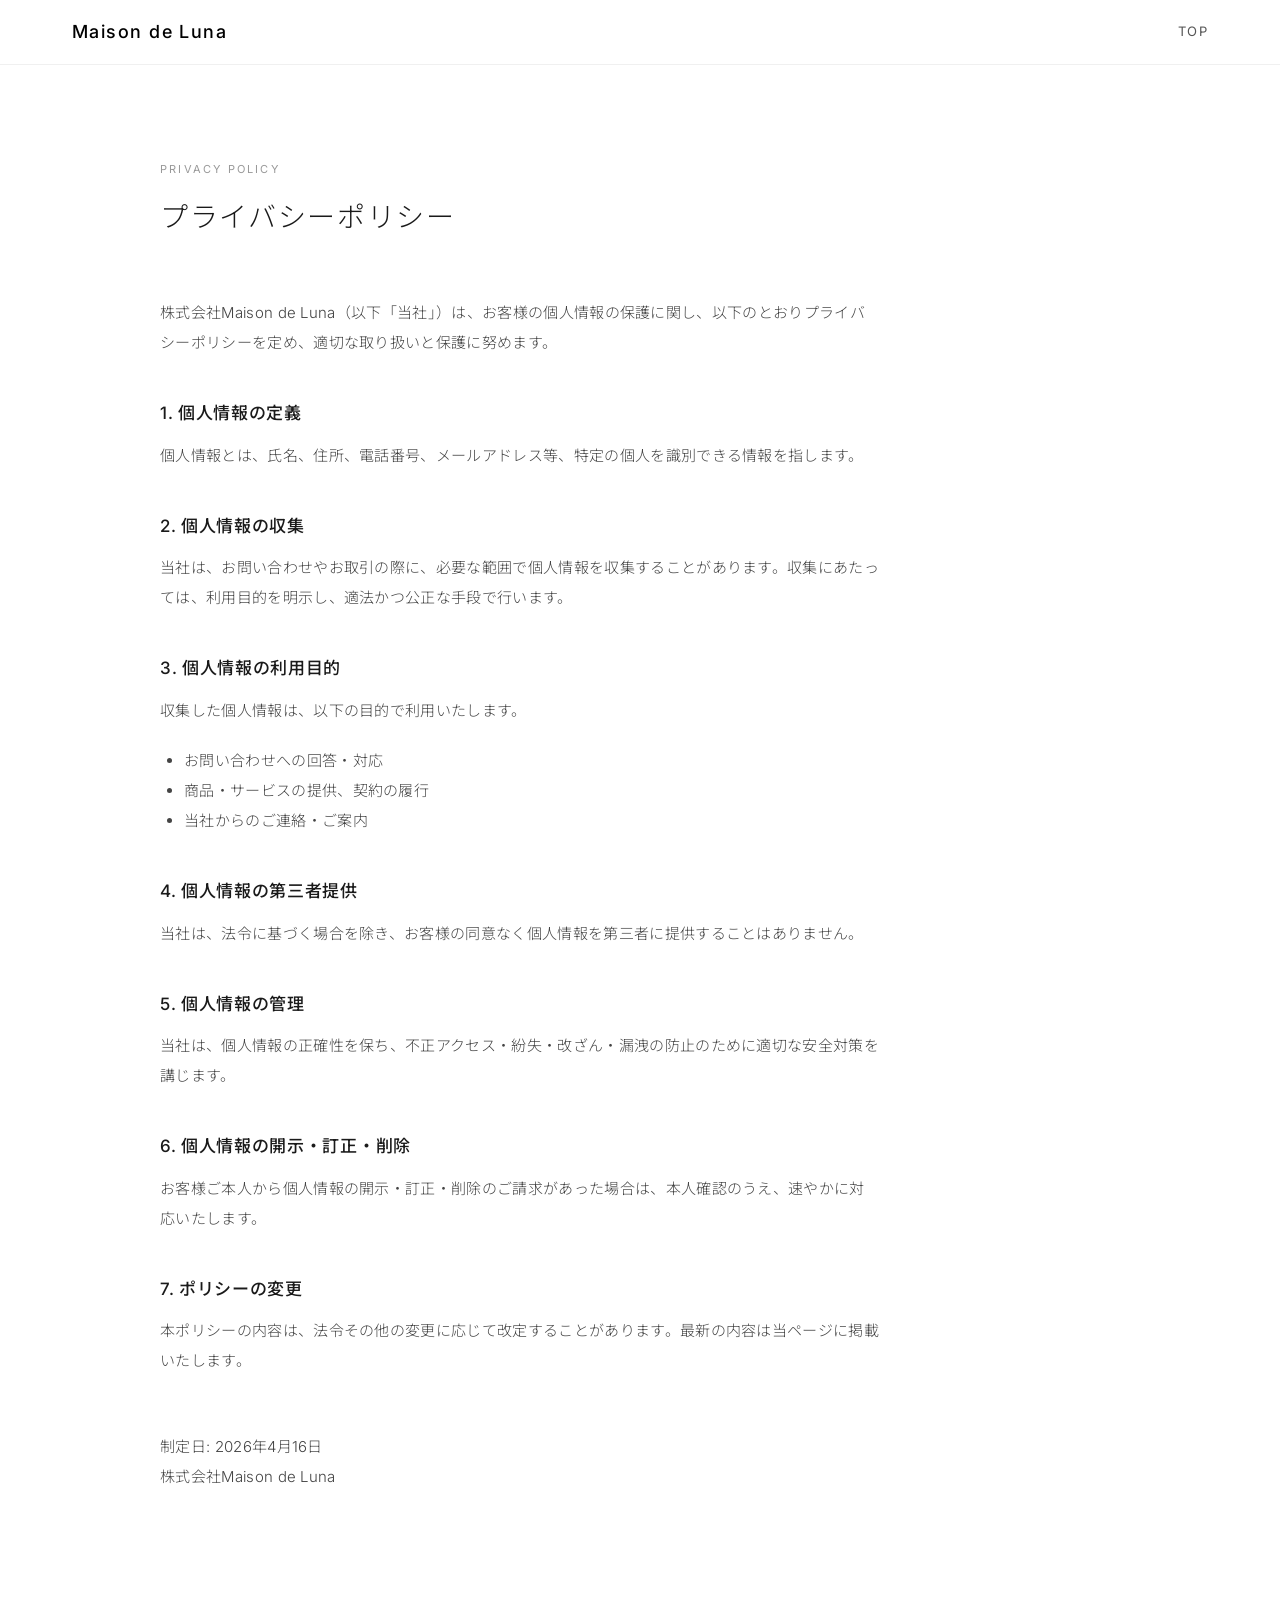
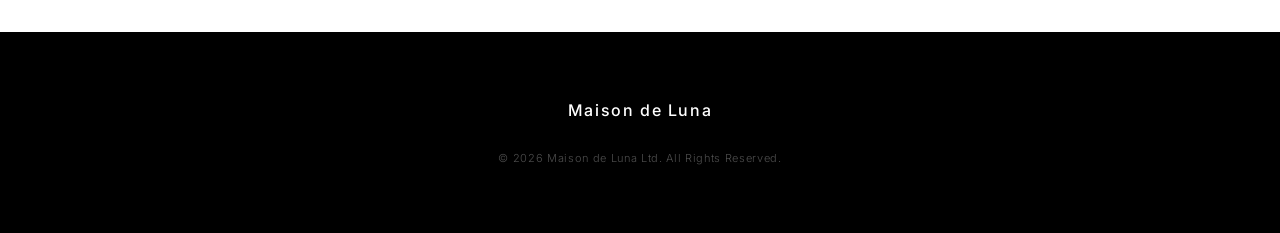
==== privacy.html @ 7ebbadf4 "feat: Maison de Luna HP 初版 — 静的サイト構築" ====
<!DOCTYPE html>
<html lang="ja">
<head>
  <meta charset="UTF-8">
  <meta name="viewport" content="width=device-width, initial-scale=1.0">
  <title>Privacy Policy | Maison de Luna</title>
  <meta name="robots" content="noindex">
  <link rel="preconnect" href="https://fonts.googleapis.com">
  <link rel="preconnect" href="https://fonts.gstatic.com" crossorigin>
  <link href="https://fonts.googleapis.com/css2?family=Inter:wght@300;400;500&family=Noto+Sans+JP:wght@300;400;500&display=swap" rel="stylesheet">
  <link rel="stylesheet" href="style.css">
</head>
<body>

  <!-- ===== Header ===== -->
  <header class="header">
    <div class="header__inner">
      <a href="/" class="header__logo">Maison de Luna</a>
      <nav class="header__nav" aria-label="Primary">
        <a href="/">Top</a>
      </nav>
    </div>
  </header>

  <!-- ===== Privacy Policy ===== -->
  <section class="section section--privacy">
    <div class="section__inner">
      <span class="section__label">Privacy Policy</span>
      <h1 class="section__heading">プライバシーポリシー</h1>

      <div class="privacy-body">
        <p>株式会社Maison de Luna（以下「当社」）は、お客様の個人情報の保護に関し、以下のとおりプライバシーポリシーを定め、適切な取り扱いと保護に努めます。</p>

        <h2>1. 個人情報の定義</h2>
        <p>個人情報とは、氏名、住所、電話番号、メールアドレス等、特定の個人を識別できる情報を指します。</p>

        <h2>2. 個人情報の収集</h2>
        <p>当社は、お問い合わせやお取引の際に、必要な範囲で個人情報を収集することがあります。収集にあたっては、利用目的を明示し、適法かつ公正な手段で行います。</p>

        <h2>3. 個人情報の利用目的</h2>
        <p>収集した個人情報は、以下の目的で利用いたします。</p>
        <ul>
          <li>お問い合わせへの回答・対応</li>
          <li>商品・サービスの提供、契約の履行</li>
          <li>当社からのご連絡・ご案内</li>
        </ul>

        <h2>4. 個人情報の第三者提供</h2>
        <p>当社は、法令に基づく場合を除き、お客様の同意なく個人情報を第三者に提供することはありません。</p>

        <h2>5. 個人情報の管理</h2>
        <p>当社は、個人情報の正確性を保ち、不正アクセス・紛失・改ざん・漏洩の防止のために適切な安全対策を講じます。</p>

        <h2>6. 個人情報の開示・訂正・削除</h2>
        <p>お客様ご本人から個人情報の開示・訂正・削除のご請求があった場合は、本人確認のうえ、速やかに対応いたします。</p>

        <h2>7. ポリシーの変更</h2>
        <p>本ポリシーの内容は、法令その他の変更に応じて改定することがあります。最新の内容は当ページに掲載いたします。</p>

        <p class="privacy-date">制定日: 2026年4月16日<br>株式会社Maison de Luna</p>
      </div>
    </div>
  </section>

  <!-- ===== Footer ===== -->
  <footer class="footer">
    <div class="footer__inner">
      <p class="footer__logo">Maison de Luna</p>
      <p class="footer__copy">&copy; 2026 Maison de Luna Ltd. All Rights Reserved.</p>
    </div>
  </footer>

</body>
</html>
---- style.css ----
/* ========================================
   Maison de Luna — Corporate Site
   Design: Monotone / High-end / Global
   ======================================== */

/* --- Reset & Base --- */
*,
*::before,
*::after {
  margin: 0;
  padding: 0;
  box-sizing: border-box;
}

html {
  font-size: 16px;
  scroll-behavior: smooth;
  -webkit-font-smoothing: antialiased;
  -moz-osx-font-smoothing: grayscale;
}

body {
  font-family: "Inter", "Noto Sans JP", sans-serif;
  font-weight: 300;
  color: #1a1a1a;
  background: #fff;
  line-height: 1.8;
  letter-spacing: 0.02em;
}

a {
  color: inherit;
  text-decoration: none;
}

img {
  max-width: 100%;
  height: auto;
  display: block;
}

/* --- Scroll offset for fixed header --- */
[id] {
  scroll-margin-top: 72px;
}

/* --- Header --- */
.header {
  position: fixed;
  top: 0;
  left: 0;
  right: 0;
  z-index: 100;
  background: rgba(255, 255, 255, 0.92);
  backdrop-filter: blur(12px);
  -webkit-backdrop-filter: blur(12px);
  border-bottom: 1px solid rgba(0, 0, 0, 0.06);
}

.header__inner {
  max-width: 1200px;
  margin: 0 auto;
  padding: 0 32px;
  height: 64px;
  display: flex;
  align-items: center;
  justify-content: space-between;
}

.header__logo {
  font-size: 1.125rem;
  font-weight: 500;
  letter-spacing: 0.08em;
  color: #000;
}

.header__nav {
  display: flex;
  gap: 32px;
}

.header__nav a {
  font-size: 0.8125rem;
  font-weight: 400;
  letter-spacing: 0.1em;
  text-transform: uppercase;
  color: #555;
  transition: color 0.3s;
}

.header__nav a:hover {
  color: #000;
}

/* --- Hero --- */
.hero {
  min-height: 100vh;
  display: flex;
  align-items: center;
  justify-content: center;
  text-align: center;
  background: #000;
  color: #fff;
  position: relative;
  overflow: hidden;
}

.hero::before {
  content: "";
  position: absolute;
  inset: 0;
  background:
    radial-gradient(ellipse at 20% 50%, rgba(255, 255, 255, 0.03) 0%, transparent 60%),
    radial-gradient(ellipse at 80% 50%, rgba(255, 255, 255, 0.02) 0%, transparent 60%);
}

.hero__inner {
  position: relative;
  z-index: 1;
  padding: 0 32px;
}

.hero__sub {
  font-size: 0.75rem;
  font-weight: 400;
  letter-spacing: 0.25em;
  text-transform: uppercase;
  color: rgba(255, 255, 255, 0.5);
  margin-bottom: 24px;
}

.hero__title {
  font-size: clamp(2.5rem, 6vw, 4.5rem);
  font-weight: 300;
  letter-spacing: 0.12em;
  line-height: 1.2;
  margin-bottom: 24px;
}

.hero__lead {
  font-size: clamp(1rem, 2vw, 1.25rem);
  font-weight: 300;
  letter-spacing: 0.15em;
  color: rgba(255, 255, 255, 0.6);
}

/* --- Section --- */
.section {
  padding: 120px 32px;
}

.section--dark {
  background: #f5f5f5;
}

.section__inner {
  max-width: 960px;
  margin: 0 auto;
}

.section__inner--narrow {
  max-width: 640px;
  margin: 0 auto;
  text-align: center;
}

.section__label {
  display: block;
  font-size: 0.6875rem;
  font-weight: 400;
  letter-spacing: 0.2em;
  text-transform: uppercase;
  color: #999;
  margin-bottom: 12px;
}

.section__heading {
  font-size: 1.75rem;
  font-weight: 300;
  letter-spacing: 0.06em;
  margin-bottom: 56px;
}

/* --- About Grid --- */
.about-grid {
  display: grid;
  grid-template-columns: repeat(3, 1fr);
  gap: 48px;
}

.about-card {
  padding: 0;
}

.about-card__num {
  display: block;
  font-size: 0.6875rem;
  font-weight: 400;
  letter-spacing: 0.15em;
  color: #bbb;
  margin-bottom: 16px;
}

.about-card__title {
  font-size: 1.0625rem;
  font-weight: 500;
  letter-spacing: 0.06em;
  margin-bottom: 12px;
}

.about-card__text {
  font-size: 0.875rem;
  line-height: 2;
  color: #555;
}

/* --- Info Table --- */
.info-table {
  width: 100%;
  border-collapse: collapse;
}

.info-table tr {
  border-bottom: 1px solid rgba(0, 0, 0, 0.08);
}

.info-table th,
.info-table td {
  padding: 20px 0;
  font-size: 0.9375rem;
  font-weight: 300;
  text-align: left;
  vertical-align: top;
}

.info-table th {
  width: 160px;
  color: #888;
  font-weight: 400;
  letter-spacing: 0.04em;
}

.info-table td {
  color: #1a1a1a;
  line-height: 1.9;
}

.info-table__en {
  font-size: 0.8125rem;
  color: #888;
}

/* --- Contact --- */
.contact-lead {
  font-size: 0.9375rem;
  color: #555;
  line-height: 2;
  margin-bottom: 32px;
}

.contact-email {
  display: inline-block;
  font-size: 1.125rem;
  font-weight: 400;
  letter-spacing: 0.08em;
  color: #000;
  padding: 16px 48px;
  border: 1px solid #000;
  transition: background 0.3s, color 0.3s;
}

.contact-email:hover {
  background: #000;
  color: #fff;
}

/* --- Footer --- */
.footer {
  background: #000;
  color: #fff;
  padding: 64px 32px;
  text-align: center;
}

.footer__inner {
  max-width: 960px;
  margin: 0 auto;
}

.footer__logo {
  font-size: 1rem;
  font-weight: 500;
  letter-spacing: 0.1em;
  margin-bottom: 24px;
}

.footer__nav {
  margin-bottom: 32px;
}

.footer__nav a {
  font-size: 0.75rem;
  font-weight: 400;
  letter-spacing: 0.1em;
  text-transform: uppercase;
  color: rgba(255, 255, 255, 0.5);
  transition: color 0.3s;
}

.footer__nav a:hover {
  color: #fff;
}

.footer__copy {
  font-size: 0.6875rem;
  color: rgba(255, 255, 255, 0.3);
  letter-spacing: 0.06em;
}

/* --- Privacy Page --- */
.section--privacy {
  padding-top: 160px;
}

/* --- Privacy Policy --- */
.privacy-body {
  max-width: 720px;
}

.privacy-body p {
  font-size: 0.9375rem;
  color: #444;
  line-height: 2;
  margin-bottom: 20px;
}

.privacy-body h2 {
  font-size: 1.0625rem;
  font-weight: 500;
  letter-spacing: 0.04em;
  color: #1a1a1a;
  margin-top: 40px;
  margin-bottom: 12px;
}

.privacy-body ul {
  margin: 0 0 20px 24px;
  font-size: 0.9375rem;
  color: #444;
  line-height: 2;
}

.privacy-date {
  margin-top: 56px;
  font-size: 0.8125rem;
  color: #888;
}

/* --- Responsive --- */
@media (max-width: 768px) {
  .header__inner {
    padding: 0 20px;
    height: 56px;
  }

  .header__nav {
    gap: 20px;
  }

  .header__nav a {
    font-size: 0.75rem;
  }

  .hero {
    min-height: 80vh;
  }

  .section {
    padding: 80px 20px;
  }

  .section__heading {
    font-size: 1.5rem;
    margin-bottom: 40px;
  }

  .about-grid {
    grid-template-columns: 1fr;
    gap: 40px;
  }

  .info-table th {
    display: block;
    width: 100%;
    padding-bottom: 4px;
  }

  .info-table td {
    display: block;
    padding-top: 0;
    padding-bottom: 20px;
  }

  .contact-email {
    font-size: 0.9375rem;
    padding: 14px 32px;
  }

  .section--privacy {
    padding-top: 100px;
  }

  .footer {
    padding: 48px 20px;
  }
}
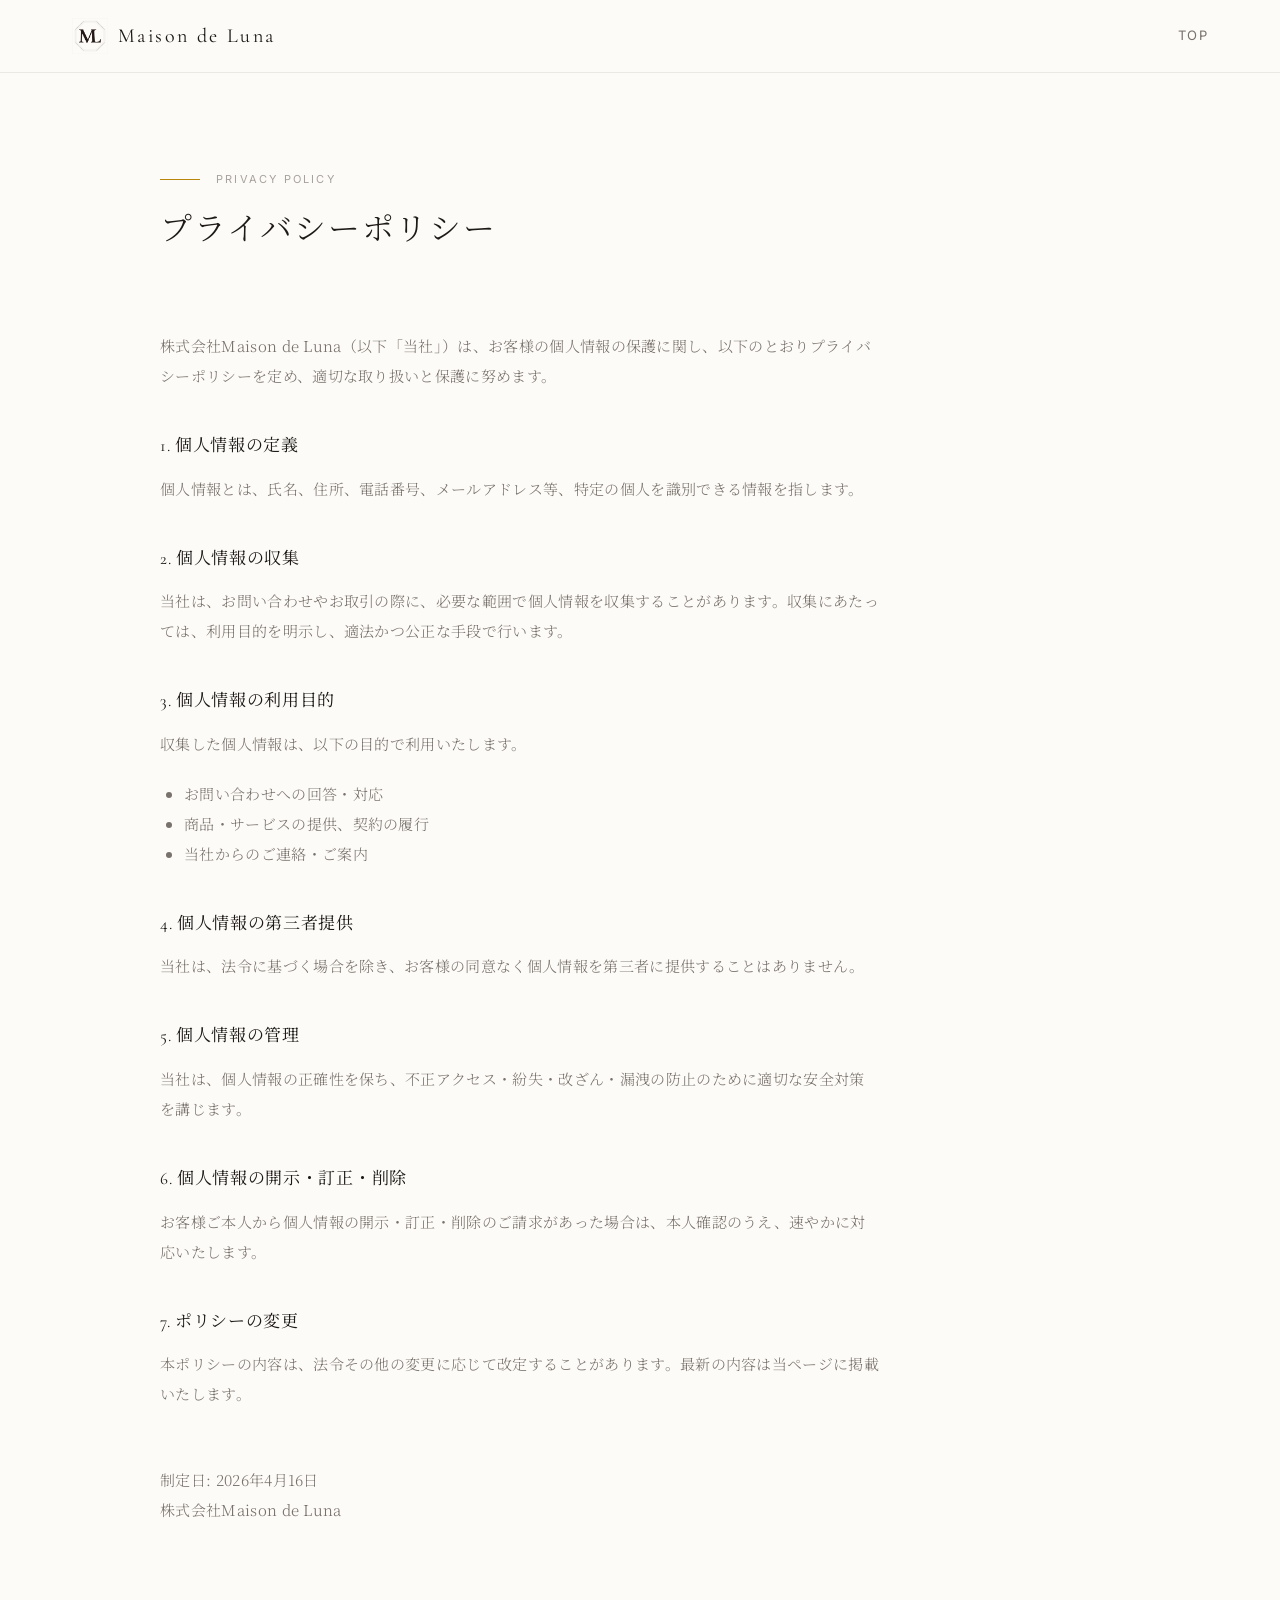
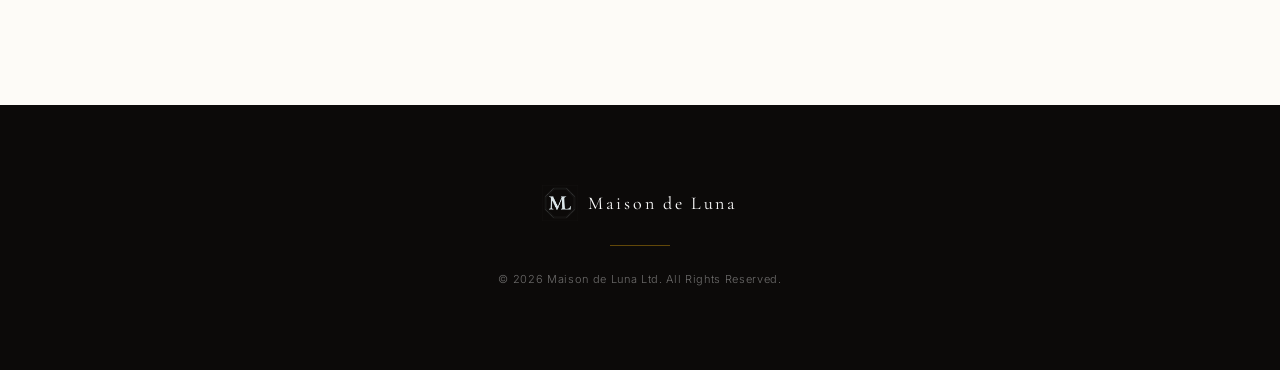
==== commit 558062d4: "feat: ブランドリデザイン＋OGP画像差し替え - フォント刷新（Cormorant Garamond / Noto Serif JP） - ロゴ画像の導入（ヘッダー・ファビコン） - ヒーロー動" ====
--- a/privacy.html
+++ b/privacy.html
@@ -5,17 +5,22 @@
   <meta name="viewport" content="width=device-width, initial-scale=1.0">
   <title>Privacy Policy | Maison de Luna</title>
   <meta name="robots" content="noindex">
+  <link rel="icon" type="image/webp" href="assets/logo.png">
+  <link rel="apple-touch-icon" href="assets/logo.png">
   <link rel="preconnect" href="https://fonts.googleapis.com">
   <link rel="preconnect" href="https://fonts.gstatic.com" crossorigin>
-  <link href="https://fonts.googleapis.com/css2?family=Inter:wght@300;400;500&family=Noto+Sans+JP:wght@300;400;500&display=swap" rel="stylesheet">
-  <link rel="stylesheet" href="style.css">
+  <link href="https://fonts.googleapis.com/css2?family=Cormorant+Garamond:ital,wght@0,300;0,400;0,500;1,300&family=Inter:wght@300;400&family=Noto+Serif+JP:wght@300;400&display=swap" rel="stylesheet">
+  <link rel="stylesheet" href="styles.css">
 </head>
 <body>
 
   <!-- ===== Header ===== -->
   <header class="header">
     <div class="header__inner">
-      <a href="/" class="header__logo">Maison de Luna</a>
+      <a href="/" class="header__logo">
+        <img src="assets/logo.png" alt="Maison de Luna" class="header__logo-image">
+        <span class="header__logo-text">Maison de Luna</span>
+      </a>
       <nav class="header__nav" aria-label="Primary">
         <a href="/">Top</a>
       </nav>
@@ -65,7 +70,11 @@
   <!-- ===== Footer ===== -->
   <footer class="footer">
     <div class="footer__inner">
-      <p class="footer__logo">Maison de Luna</p>
+      <p class="footer__logo">
+        <img src="assets/logo.png" alt="Maison de Luna" class="footer__logo-image">
+        Maison de Luna
+      </p>
+      <span class="footer__separator" aria-hidden="true"></span>
       <p class="footer__copy">&copy; 2026 Maison de Luna Ltd. All Rights Reserved.</p>
     </div>
   </footer>
--- a/styles.css
+++ b/styles.css
@@ -0,0 +1,774 @@
+/* ========================================
+   Maison de Luna — Corporate Site
+   Design: Luxury / Warm Monotone / Serif
+   ======================================== */
+
+/* --- Custom Properties --- */
+:root {
+  --color-bg: #FDFBF7;
+  --color-bg-alt: #F4F1EB;
+  --color-text: #1C1917;
+  --color-text-muted: #78716C;
+  --color-text-light: #A8A29E;
+  --color-accent: #B8860B;
+  --color-accent-light: rgba(184, 134, 11, 0.12);
+  --color-border: rgba(28, 25, 23, 0.08);
+  --color-hero-bg: #0C0A09;
+  --color-footer-bg: #0C0A09;
+
+  --font-serif: "Cormorant Garamond", "Noto Serif JP", serif;
+  --font-sans: "Inter", "Noto Serif JP", sans-serif;
+  --font-body-jp: "Noto Serif JP", serif;
+
+  --ease-luxury: cubic-bezier(0.25, 0.46, 0.45, 0.94);
+}
+
+/* --- Reset & Base --- */
+*,
+*::before,
+*::after {
+  margin: 0;
+  padding: 0;
+  box-sizing: border-box;
+}
+
+html {
+  font-size: 16px;
+  scroll-behavior: smooth;
+  -webkit-font-smoothing: antialiased;
+  -moz-osx-font-smoothing: grayscale;
+}
+
+body {
+  font-family: var(--font-sans);
+  font-weight: 300;
+  color: var(--color-text);
+  background: var(--color-bg);
+  line-height: 1.8;
+  letter-spacing: 0.02em;
+}
+
+a {
+  color: inherit;
+  text-decoration: none;
+}
+
+img {
+  max-width: 100%;
+  height: auto;
+  display: block;
+}
+
+/* --- Scroll offset for fixed header --- */
+[id] {
+  scroll-margin-top: 80px;
+}
+
+/* --- Header --- */
+.header {
+  position: fixed;
+  top: 0;
+  left: 0;
+  right: 0;
+  z-index: 100;
+  background: rgba(253, 251, 247, 0.92);
+  backdrop-filter: blur(12px);
+  -webkit-backdrop-filter: blur(12px);
+  border-bottom: 1px solid var(--color-border);
+  transition: box-shadow 0.4s var(--ease-luxury), border-color 0.4s var(--ease-luxury);
+}
+
+.header--scrolled {
+  box-shadow: 0 1px 20px rgba(0, 0, 0, 0.04);
+  border-bottom-color: rgba(28, 25, 23, 0.1);
+}
+
+.header__inner {
+  max-width: 1200px;
+  margin: 0 auto;
+  padding: 0 32px;
+  height: 72px;
+  display: flex;
+  align-items: center;
+  justify-content: space-between;
+}
+
+.header__logo {
+  display: flex;
+  align-items: center;
+  gap: 10px;
+  font-family: var(--font-serif);
+  font-size: 1.25rem;
+  font-weight: 400;
+  letter-spacing: 0.12em;
+  color: var(--color-text);
+}
+
+.header__logo-image {
+  height: 36px;
+  width: auto;
+}
+
+.header__logo-text {
+  font-family: var(--font-serif);
+  font-size: 1.25rem;
+  font-weight: 400;
+  letter-spacing: 0.12em;
+}
+
+.header__nav {
+  display: flex;
+  gap: 32px;
+}
+
+.header__nav a {
+  position: relative;
+  font-size: 0.8125rem;
+  font-weight: 400;
+  letter-spacing: 0.1em;
+  text-transform: uppercase;
+  color: var(--color-text-muted);
+  transition: color 0.3s var(--ease-luxury);
+}
+
+.header__nav a::after {
+  content: "";
+  position: absolute;
+  bottom: -4px;
+  left: 0;
+  width: 100%;
+  height: 1px;
+  background: var(--color-accent);
+  transform: scaleX(0);
+  transform-origin: left;
+  transition: transform 0.4s var(--ease-luxury);
+}
+
+.header__nav a:hover {
+  color: var(--color-text);
+}
+
+.header__nav a:hover::after {
+  transform: scaleX(1);
+}
+
+/* --- Hero --- */
+.hero {
+  min-height: 100vh;
+  display: flex;
+  align-items: center;
+  justify-content: center;
+  text-align: center;
+  background: var(--color-hero-bg);
+  color: #fff;
+  position: relative;
+  overflow: hidden;
+}
+
+.hero__video {
+  position: absolute;
+  inset: 0;
+  width: 100%;
+  height: 100%;
+  object-fit: cover;
+}
+
+.hero::before {
+  content: "";
+  position: absolute;
+  inset: 0;
+  background: linear-gradient(180deg, rgba(12, 10, 9, 0.4) 0%, rgba(12, 10, 9, 0.2) 40%, rgba(12, 10, 9, 0.6) 100%);
+  z-index: 1;
+}
+
+.hero::after {
+  content: "";
+  position: absolute;
+  top: 65%;
+  left: 50%;
+  transform: translateX(-50%);
+  width: min(40%, 320px);
+  height: 1px;
+  background: linear-gradient(90deg, transparent, rgba(184, 134, 11, 0.3), transparent);
+  animation: heroLine 1.8s var(--ease-luxury) 1.5s both;
+}
+
+.hero__inner {
+  position: relative;
+  z-index: 1;
+  padding: 0 32px;
+}
+
+/* Hero ornament — crescent moon arc */
+.hero__ornament {
+  position: absolute;
+  top: 50%;
+  left: 50%;
+  transform: translate(-50%, -50%);
+  width: 240px;
+  height: 240px;
+  border: 1px solid rgba(184, 134, 11, 0.08);
+  border-radius: 50%;
+  pointer-events: none;
+  z-index: 2;
+  animation: heroOrnament 2s var(--ease-luxury) 0.3s both;
+}
+
+.hero__sub {
+  font-family: var(--font-sans);
+  font-size: 0.75rem;
+  font-weight: 400;
+  letter-spacing: 0.35em;
+  text-transform: uppercase;
+  color: rgba(255, 255, 255, 0.45);
+  margin-bottom: 28px;
+  position: relative;
+  display: inline-block;
+  animation: heroFadeUp 1s var(--ease-luxury) 0.3s both;
+}
+
+.hero__sub::before {
+  content: "";
+  display: block;
+  width: 60px;
+  height: 1px;
+  background: var(--color-accent);
+  margin: 0 auto 20px;
+  animation: heroLine 1s var(--ease-luxury) 0.1s both;
+}
+
+.hero__title {
+  font-family: var(--font-serif);
+  font-size: clamp(2.5rem, 6vw, 4.5rem);
+  font-weight: 300;
+  letter-spacing: 0.20em;
+  line-height: 1.2;
+  margin-bottom: 24px;
+  animation: heroFadeUp 1.2s var(--ease-luxury) 0.6s both;
+}
+
+.hero__lead {
+  font-family: var(--font-serif);
+  font-size: clamp(1rem, 2vw, 1.25rem);
+  font-weight: 300;
+  font-style: italic;
+  letter-spacing: 0.15em;
+  color: rgba(255, 255, 255, 0.7);
+  animation: heroFadeUp 1s var(--ease-luxury) 1.2s both;
+}
+
+/* Hero Animations */
+@keyframes heroFadeUp {
+  from {
+    opacity: 0;
+    transform: translateY(24px);
+  }
+  to {
+    opacity: 1;
+    transform: translateY(0);
+  }
+}
+
+@keyframes heroLine {
+  from {
+    opacity: 0;
+    transform: translateX(-50%) scaleX(0);
+  }
+  to {
+    opacity: 1;
+    transform: translateX(-50%) scaleX(1);
+  }
+}
+
+@keyframes heroOrnament {
+  from {
+    opacity: 0;
+    transform: translate(-50%, -50%) scale(0.8);
+  }
+  to {
+    opacity: 1;
+    transform: translate(-50%, -50%) scale(1);
+  }
+}
+
+/* --- Section --- */
+.section {
+  padding: 160px 32px;
+}
+
+.section--dark {
+  background: var(--color-bg-alt);
+}
+
+.section__inner {
+  max-width: 960px;
+  margin: 0 auto;
+}
+
+.section__inner--narrow {
+  max-width: 640px;
+  margin: 0 auto;
+  text-align: center;
+}
+
+.section__label {
+  display: inline-flex;
+  align-items: center;
+  gap: 16px;
+  font-family: var(--font-sans);
+  font-size: 0.6875rem;
+  font-weight: 400;
+  letter-spacing: 0.2em;
+  text-transform: uppercase;
+  color: var(--color-text-light);
+  margin-bottom: 12px;
+}
+
+.section__label::before {
+  content: "";
+  display: block;
+  width: 40px;
+  height: 1px;
+  background: var(--color-accent);
+}
+
+.section__heading {
+  font-family: var(--font-serif);
+  font-size: 2rem;
+  font-weight: 300;
+  letter-spacing: 0.06em;
+  margin-bottom: 72px;
+}
+
+/* --- About Grid --- */
+.about-grid {
+  display: grid;
+  grid-template-columns: repeat(3, 1fr);
+  gap: 32px;
+}
+
+.about-card {
+  padding: 40px 32px;
+  border: 1px solid var(--color-border);
+  border-top: 2px solid var(--color-accent);
+  transition: transform 0.4s var(--ease-luxury), box-shadow 0.4s var(--ease-luxury);
+}
+
+.about-card:hover {
+  transform: translateY(-4px);
+  box-shadow: 0 12px 40px rgba(0, 0, 0, 0.06);
+}
+
+.about-card__num {
+  display: block;
+  font-family: var(--font-serif);
+  font-size: 1.5rem;
+  font-weight: 300;
+  letter-spacing: 0.15em;
+  color: var(--color-accent);
+  margin-bottom: 16px;
+}
+
+.about-card__title {
+  font-family: var(--font-serif);
+  font-size: 1.25rem;
+  font-weight: 400;
+  letter-spacing: 0.06em;
+  margin-bottom: 12px;
+}
+
+.about-card__text {
+  font-family: var(--font-body-jp);
+  font-size: 0.875rem;
+  line-height: 2;
+  color: var(--color-text-muted);
+}
+
+/* --- Info Table --- */
+.info-table {
+  width: 100%;
+  border-collapse: collapse;
+}
+
+.info-table tr {
+  border-bottom: 1px solid var(--color-border);
+}
+
+.info-table th,
+.info-table td {
+  padding: 24px 0;
+  font-size: 0.9375rem;
+  font-weight: 300;
+  text-align: left;
+  vertical-align: top;
+}
+
+.info-table th {
+  width: 160px;
+  color: var(--color-text-muted);
+  font-family: var(--font-body-jp);
+  font-weight: 400;
+  letter-spacing: 0.04em;
+}
+
+.info-table td {
+  font-family: var(--font-body-jp);
+  color: var(--color-text);
+  line-height: 1.9;
+}
+
+.info-table__en {
+  font-family: var(--font-sans);
+  font-size: 0.8125rem;
+  color: var(--color-text-light);
+}
+
+/* --- Contact --- */
+.contact-lead {
+  font-family: var(--font-body-jp);
+  font-size: 0.9375rem;
+  color: var(--color-text-muted);
+  line-height: 2;
+  margin-bottom: 40px;
+}
+
+.contact-email {
+  display: inline-block;
+  font-family: var(--font-sans);
+  font-size: 1.125rem;
+  font-weight: 400;
+  letter-spacing: 0.12em;
+  color: var(--color-text);
+  padding: 16px 48px;
+  border: 1px solid var(--color-accent);
+  transition: all 0.4s var(--ease-luxury);
+}
+
+.contact-email:hover {
+  background: var(--color-accent);
+  color: #fff;
+  transform: scale(1.02);
+}
+
+/* --- Contact Form --- */
+.contact-form {
+  max-width: 480px;
+  margin: 0 auto 40px;
+  text-align: left;
+}
+
+.contact-form__group {
+  margin-bottom: 24px;
+}
+
+.contact-form__label {
+  display: block;
+  font-family: var(--font-body-jp);
+  font-size: 0.8125rem;
+  font-weight: 400;
+  letter-spacing: 0.04em;
+  color: var(--color-text-muted);
+  margin-bottom: 8px;
+}
+
+.contact-form__required {
+  color: var(--color-accent);
+}
+
+.contact-form__input,
+.contact-form__textarea {
+  width: 100%;
+  font-family: var(--font-body-jp);
+  font-size: 0.9375rem;
+  font-weight: 300;
+  color: var(--color-text);
+  background: var(--color-bg);
+  border: 1px solid var(--color-border);
+  border-bottom: 1px solid rgba(28, 25, 23, 0.2);
+  padding: 14px 16px;
+  outline: none;
+  transition: border-color 0.3s var(--ease-luxury), outline-color 0.3s var(--ease-luxury);
+}
+
+.contact-form__input:focus,
+.contact-form__textarea:focus {
+  border-color: var(--color-accent);
+  outline: 2px solid var(--color-accent);
+  outline-offset: 2px;
+}
+
+.contact-form__textarea {
+  resize: vertical;
+  min-height: 140px;
+}
+
+.contact-form__submit {
+  display: block;
+  width: 100%;
+  font-family: var(--font-body-jp);
+  font-size: 0.9375rem;
+  font-weight: 400;
+  letter-spacing: 0.12em;
+  color: var(--color-text);
+  background: transparent;
+  border: 1px solid var(--color-accent);
+  padding: 16px;
+  cursor: pointer;
+  transition: all 0.4s var(--ease-luxury);
+}
+
+.contact-form__submit:hover {
+  background: var(--color-accent);
+  color: #fff;
+  transform: scale(1.02);
+}
+
+.contact-note {
+  font-family: var(--font-body-jp);
+  font-size: 0.8125rem;
+  color: var(--color-text-light);
+  text-align: center;
+}
+
+.contact-note a {
+  color: var(--color-text-muted);
+  border-bottom: 1px solid var(--color-border);
+  transition: color 0.3s var(--ease-luxury), border-color 0.3s var(--ease-luxury);
+}
+
+.contact-note a:hover {
+  color: var(--color-accent);
+  border-color: var(--color-accent);
+}
+
+/* --- Footer --- */
+.footer {
+  background: var(--color-footer-bg);
+  color: #fff;
+  padding: 80px 32px;
+  text-align: center;
+}
+
+.footer__inner {
+  max-width: 960px;
+  margin: 0 auto;
+}
+
+.footer__logo {
+  display: flex;
+  align-items: center;
+  justify-content: center;
+  gap: 10px;
+  font-family: var(--font-serif);
+  font-size: 1.125rem;
+  font-weight: 400;
+  letter-spacing: 0.15em;
+  margin-bottom: 24px;
+}
+
+.footer__logo-image {
+  height: 36px;
+  width: auto;
+  filter: invert(1);
+}
+
+.footer__separator {
+  display: block;
+  width: 60px;
+  height: 1px;
+  background: var(--color-accent);
+  margin: 0 auto 24px;
+  opacity: 0.5;
+}
+
+.footer__nav {
+  margin-bottom: 32px;
+}
+
+.footer__nav a {
+  position: relative;
+  font-size: 0.75rem;
+  font-weight: 400;
+  letter-spacing: 0.1em;
+  text-transform: uppercase;
+  color: rgba(255, 255, 255, 0.5);
+  transition: color 0.3s var(--ease-luxury);
+}
+
+.footer__nav a:hover {
+  color: #fff;
+}
+
+.footer__copy {
+  font-size: 0.6875rem;
+  color: rgba(255, 255, 255, 0.4);
+  letter-spacing: 0.06em;
+}
+
+/* --- Privacy Page --- */
+.section--privacy {
+  padding-top: 160px;
+}
+
+.privacy-body {
+  max-width: 720px;
+}
+
+.privacy-body p {
+  font-family: var(--font-body-jp);
+  font-size: 0.9375rem;
+  color: var(--color-text-muted);
+  line-height: 2;
+  margin-bottom: 20px;
+}
+
+.privacy-body h2 {
+  font-family: var(--font-serif);
+  font-size: 1.0625rem;
+  font-weight: 400;
+  letter-spacing: 0.04em;
+  color: var(--color-text);
+  margin-top: 40px;
+  margin-bottom: 12px;
+}
+
+.privacy-body ul {
+  margin: 0 0 20px 24px;
+  font-family: var(--font-body-jp);
+  font-size: 0.9375rem;
+  color: var(--color-text-muted);
+  line-height: 2;
+}
+
+.privacy-date {
+  margin-top: 56px;
+  font-size: 0.8125rem;
+  color: var(--color-text-light);
+}
+
+/* --- Scroll Reveal Animation --- */
+.js-reveal {
+  opacity: 0;
+  transform: translateY(24px);
+  transition: opacity 0.8s var(--ease-luxury), transform 0.8s var(--ease-luxury);
+}
+
+.js-reveal.is-visible {
+  opacity: 1;
+  transform: translateY(0);
+}
+
+/* Stagger delays for about cards */
+.about-card.js-reveal:nth-child(2) { transition-delay: 0.15s; }
+.about-card.js-reveal:nth-child(3) { transition-delay: 0.3s; }
+
+/* --- Responsive --- */
+@media (max-width: 768px) {
+  [id] {
+    scroll-margin-top: 68px;
+  }
+
+  .header__inner {
+    padding: 0 10px;
+    height: 60px;
+  }
+
+  .header__nav {
+    gap: 20px;
+  }
+
+  .header__nav a {
+    font-size: 0.75rem;
+  }
+
+  .header__logo-text {
+    font-size: 0.85rem;
+    line-height: 1.2;
+  }
+
+  .hero {
+    min-height: 85vh;
+  }
+
+  .hero__ornament {
+    width: 160px;
+    height: 160px;
+  }
+
+  .section {
+    padding: 100px 24px;
+  }
+
+  .section__heading {
+    font-size: 1.625rem;
+    margin-bottom: 48px;
+  }
+
+  .about-grid {
+    grid-template-columns: 1fr;
+    gap: 24px;
+  }
+
+  .about-card {
+    padding: 32px 24px;
+  }
+
+  .info-table th {
+    display: block;
+    width: 100%;
+    padding-bottom: 4px;
+  }
+
+  .info-table td {
+    display: block;
+    padding-top: 0;
+    padding-bottom: 20px;
+  }
+
+  .contact-email {
+    display: block;
+    width: 100%;
+    text-align: center;
+    font-size: 0.9375rem;
+    padding: 16px 24px;
+  }
+
+  .section--privacy {
+    padding-top: 100px;
+  }
+
+  .footer {
+    padding: 56px 20px;
+  }
+
+  /* Smaller reveal distance on mobile */
+  .js-reveal {
+    transform: translateY(16px);
+  }
+}
+
+/* --- Accessibility --- */
+@media (prefers-reduced-motion: reduce) {
+  .js-reveal {
+    opacity: 1;
+    transform: none;
+    transition: none;
+  }
+  .hero__inner * {
+    animation: none !important;
+    opacity: 1 !important;
+    transform: none !important;
+  }
+  .hero__ornament {
+    animation: none !important;
+    opacity: 1 !important;
+  }
+  .hero::after {
+    animation: none !important;
+    opacity: 1 !important;
+  }
+  html {
+    scroll-behavior: auto;
+  }
+}
+/* cache-bust 1776503434 */
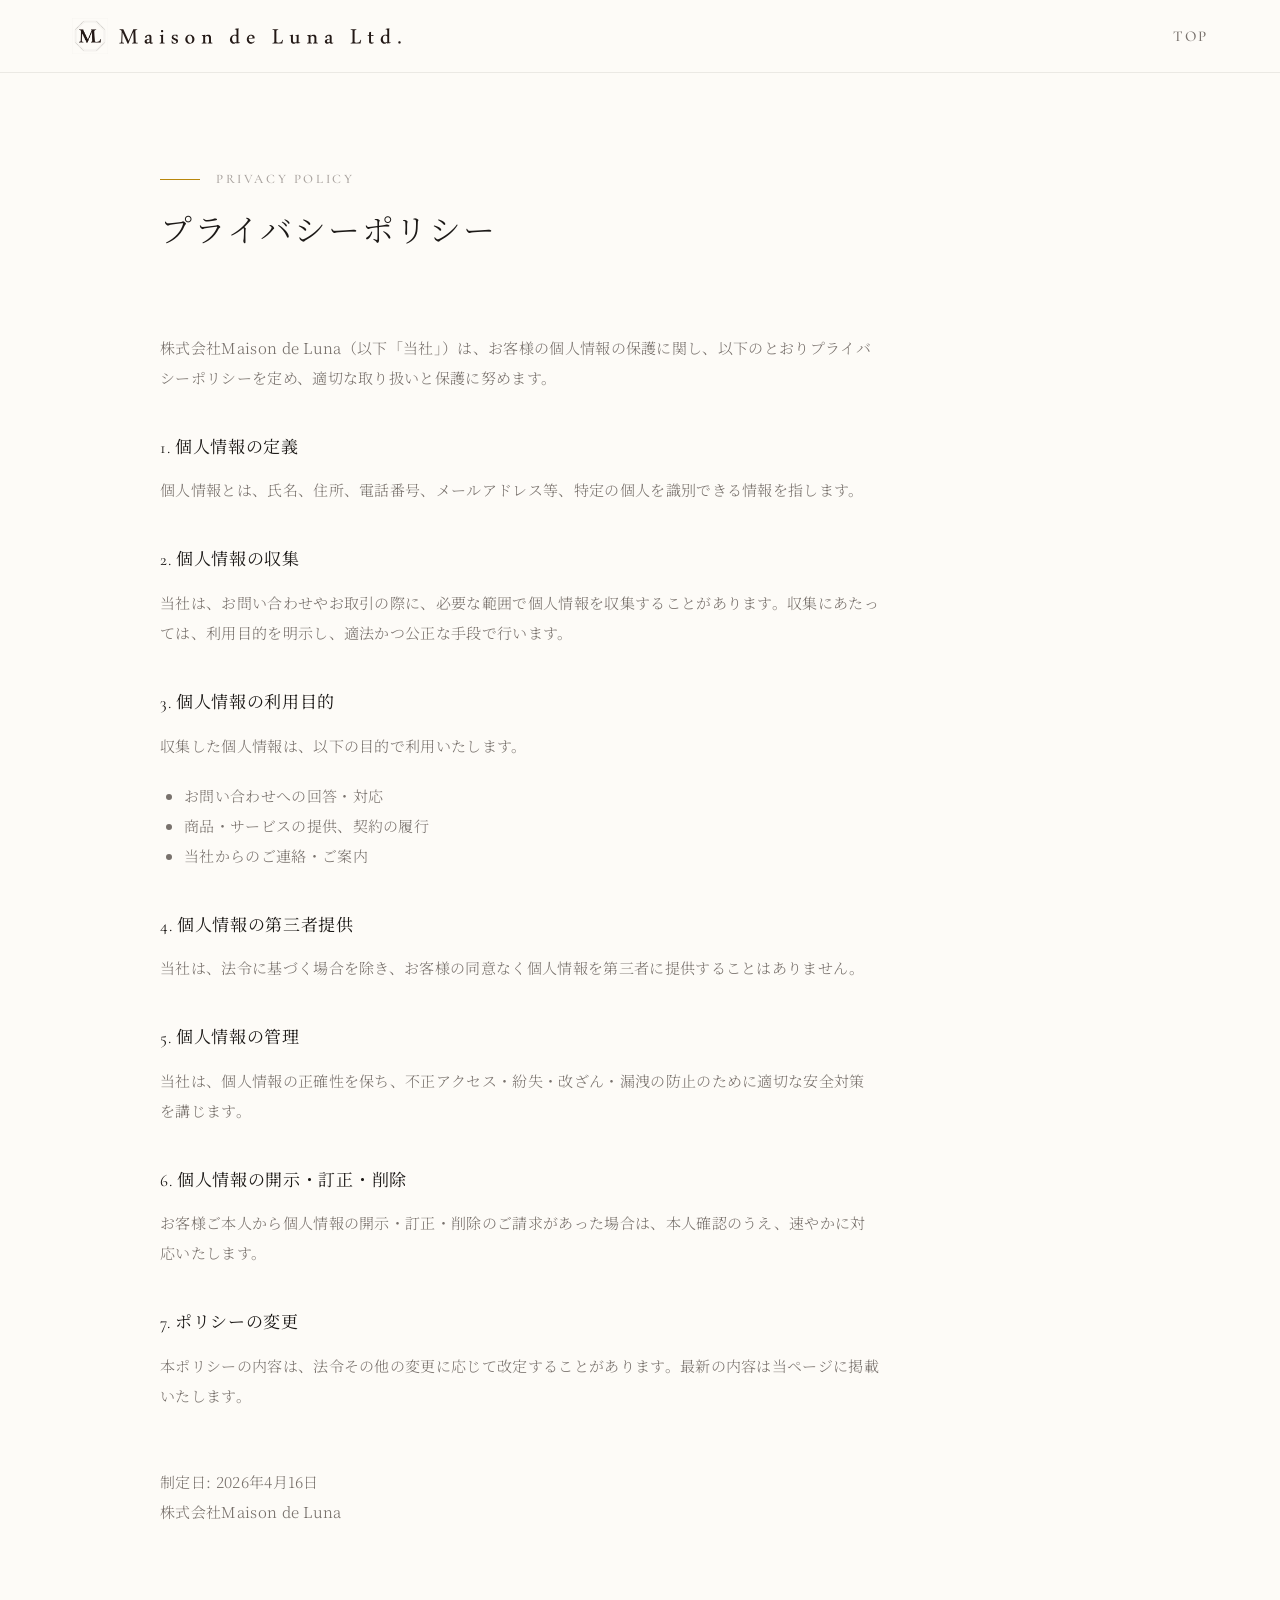
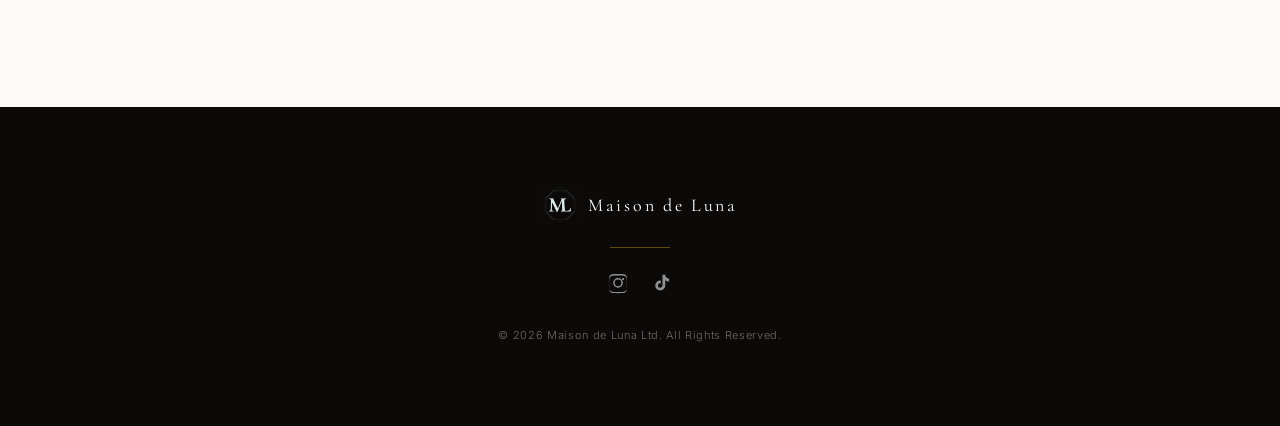
==== commit 1518a7f5: "feat: ロゴをワードマーク画像化(Illustratorアウトライン抽出)/メニュー・見出しをCormorant Garamond/フッターにInstagram・TikTok追加/GTM経由でGA" ====
--- a/privacy.html
+++ b/privacy.html
@@ -3,6 +3,13 @@
 <head>
   <meta charset="UTF-8">
   <meta name="viewport" content="width=device-width, initial-scale=1.0">
+  <!-- Google Tag Manager -->
+  <script>(function(w,d,s,l,i){w[l]=w[l]||[];w[l].push({'gtm.start':
+  new Date().getTime(),event:'gtm.js'});var f=d.getElementsByTagName(s)[0],
+  j=d.createElement(s),dl=l!='dataLayer'?'&l='+l:'';j.async=true;j.src=
+  'https://www.googletagmanager.com/gtm.js?id='+i+dl;f.parentNode.insertBefore(j,f);
+  })(window,document,'script','dataLayer','GTM-WRMP6C37');</script>
+  <!-- End Google Tag Manager -->
   <title>Privacy Policy | Maison de Luna</title>
   <meta name="robots" content="noindex">
   <link rel="icon" type="image/webp" href="assets/logo.png">
@@ -14,12 +21,17 @@
 </head>
 <body>
 
+  <!-- Google Tag Manager (noscript) -->
+  <noscript><iframe src="https://www.googletagmanager.com/ns.html?id=GTM-WRMP6C37"
+  height="0" width="0" style="display:none;visibility:hidden"></iframe></noscript>
+  <!-- End Google Tag Manager (noscript) -->
+
   <!-- ===== Header ===== -->
   <header class="header">
     <div class="header__inner">
       <a href="/" class="header__logo">
-        <img src="assets/logo.png" alt="Maison de Luna" class="header__logo-image">
-        <span class="header__logo-text">Maison de Luna</span>
+        <img src="assets/logo.png" alt="" class="header__logo-image">
+        <img src="assets/logo_name.svg" alt="Maison de Luna Ltd." class="header__logo-name">
       </a>
       <nav class="header__nav" aria-label="Primary">
         <a href="/">Top</a>
@@ -75,6 +87,14 @@
         Maison de Luna
       </p>
       <span class="footer__separator" aria-hidden="true"></span>
+      <div class="footer__social">
+        <a href="https://www.instagram.com/maison_de_luna_jp/" target="_blank" rel="noopener noreferrer" aria-label="Instagram（新しいタブで開く）">
+          <svg class="footer__social-icon" viewBox="0 0 24 24" aria-hidden="true" focusable="false"><path d="M12 2.16c3.2 0 3.58.01 4.85.07 1.17.05 1.8.25 2.23.41.56.22.96.48 1.38.9.42.42.68.82.9 1.38.16.42.36 1.06.41 2.23.06 1.27.07 1.65.07 4.85s-.01 3.58-.07 4.85c-.05 1.17-.25 1.8-.41 2.23-.22.56-.48.96-.9 1.38-.42.42-.82.68-1.38.9-.42.16-1.06.36-2.23.41-1.27.06-1.65.07-4.85.07s-3.58-.01-4.85-.07c-1.17-.05-1.8-.25-2.23-.41a3.72 3.72 0 0 1-1.38-.9 3.72 3.72 0 0 1-.9-1.38c-.16-.42-.36-1.06-.41-2.23C2.17 15.58 2.16 15.2 2.16 12s.01-3.58.07-4.85c.05-1.17.25-1.8.41-2.23.22-.56.48-.96.9-1.38.42-.42.82-.68 1.38-.9.42-.16 1.06-.36 2.23-.41C8.42 2.17 8.8 2.16 12 2.16Zm0 1.62c-3.15 0-3.52.01-4.76.07-1.15.05-1.77.24-2.19.41-.55.21-.94.47-1.35.88-.41.41-.67.8-.88 1.35-.16.42-.36 1.04-.41 2.19-.06 1.24-.07 1.61-.07 4.76s.01 3.52.07 4.76c.05 1.15.24 1.77.41 2.19.21.55.47.94.88 1.35.41.41.8.67 1.35.88.42.16 1.04.36 2.19.41 1.24.06 1.61.07 4.76.07s3.52-.01 4.76-.07c1.15-.05 1.77-.24 2.19-.41.55-.21.94-.47 1.35-.88.41-.41.67-.8.88-1.35.16-.42.36-1.04.41-2.19.06-1.24.07-1.61.07-4.76s-.01-3.52-.07-4.76c-.05-1.15-.24-1.77-.41-2.19a3.63 3.63 0 0 0-.88-1.35 3.63 3.63 0 0 0-1.35-.88c-.42-.16-1.04-.36-2.19-.41-1.24-.06-1.61-.07-4.76-.07Zm0 2.76a5.3 5.3 0 1 1 0 10.6 5.3 5.3 0 0 1 0-10.6Zm0 1.62a3.68 3.68 0 1 0 0 7.36 3.68 3.68 0 0 0 0-7.36Zm5.49-1.63a1.24 1.24 0 1 1 0 2.48 1.24 1.24 0 0 1 0-2.48Z"/></svg>
+        </a>
+        <a href="https://www.tiktok.com/@maison_de_luna_jp" target="_blank" rel="noopener noreferrer" aria-label="TikTok（新しいタブで開く）">
+          <svg class="footer__social-icon" viewBox="0 0 24 24" aria-hidden="true" focusable="false"><path d="M16.6 5.82a4.28 4.28 0 0 1-1.05-2.82h-3.02v11.86a2.44 2.44 0 0 1-2.44 2.35 2.44 2.44 0 1 1 .64-4.79V9.36a5.48 5.48 0 0 0-.64-.04 5.48 5.48 0 1 0 5.48 5.48V8.98a7.26 7.26 0 0 0 4.24 1.36V7.32a4.28 4.28 0 0 1-3.21-1.5Z"/></svg>
+        </a>
+      </div>
       <p class="footer__copy">&copy; 2026 Maison de Luna Ltd. All Rights Reserved.</p>
     </div>
   </footer>
--- a/styles.css
+++ b/styles.css
@@ -109,11 +109,9 @@
   width: auto;
 }
 
-.header__logo-text {
-  font-family: var(--font-serif);
-  font-size: 1.25rem;
-  font-weight: 400;
-  letter-spacing: 0.12em;
+.header__logo-name {
+  height: 18px;
+  width: auto;
 }
 
 .header__nav {
@@ -123,9 +121,10 @@
 
 .header__nav a {
   position: relative;
-  font-size: 0.8125rem;
-  font-weight: 400;
-  letter-spacing: 0.1em;
+  font-family: var(--font-serif);
+  font-size: 0.9375rem;
+  font-weight: 500;
+  letter-spacing: 0.14em;
   text-transform: uppercase;
   color: var(--color-text-muted);
   transition: color 0.3s var(--ease-luxury);
@@ -215,10 +214,10 @@
 }
 
 .hero__sub {
-  font-family: var(--font-sans);
-  font-size: 0.75rem;
-  font-weight: 400;
-  letter-spacing: 0.35em;
+  font-family: var(--font-serif);
+  font-size: 0.8125rem;
+  font-weight: 500;
+  letter-spacing: 0.32em;
   text-transform: uppercase;
   color: rgba(255, 255, 255, 0.45);
   margin-bottom: 28px;
@@ -247,6 +246,16 @@
   animation: heroFadeUp 1.2s var(--ease-luxury) 0.6s both;
 }
 
+/* KV ワードマーク（logo_name.svg）。内部塗り(near-black)を純白へ反転して動画上で表示 */
+.hero__title-logo {
+  display: block;
+  width: min(520px, 74vw);
+  max-width: 100%;
+  height: auto;
+  margin: 0 auto;
+  filter: brightness(0) invert(1);
+}
+
 .hero__lead {
   font-family: var(--font-serif);
   font-size: clamp(1rem, 2vw, 1.25rem);
@@ -315,9 +324,9 @@
   display: inline-flex;
   align-items: center;
   gap: 16px;
-  font-family: var(--font-sans);
-  font-size: 0.6875rem;
-  font-weight: 400;
+  font-family: var(--font-serif);
+  font-size: 0.8125rem;
+  font-weight: 500;
   letter-spacing: 0.2em;
   text-transform: uppercase;
   color: var(--color-text-light);
@@ -581,6 +590,38 @@
   opacity: 0.5;
 }
 
+/* --- Footer Social --- */
+.footer__social {
+  display: flex;
+  align-items: center;
+  justify-content: center;
+  gap: 22px;
+  margin-bottom: 32px;
+}
+
+.footer__social a {
+  display: inline-flex;
+  color: rgba(255, 255, 255, 0.55);
+  transition: color 0.3s var(--ease-luxury);
+}
+
+.footer__social a:hover {
+  color: var(--color-accent);
+}
+
+.footer__social a:focus-visible {
+  outline: 2px solid var(--color-accent);
+  outline-offset: 4px;
+  border-radius: 2px;
+}
+
+.footer__social-icon {
+  width: 22px;
+  height: 22px;
+  fill: currentColor;
+  display: block;
+}
+
 .footer__nav {
   margin-bottom: 32px;
 }
@@ -678,16 +719,23 @@
   }
 
   .header__nav a {
-    font-size: 0.75rem;
-  }
-
-  .header__logo-text {
-    font-size: 0.85rem;
-    line-height: 1.2;
+    font-size: 0.8125rem;
+    letter-spacing: 0.1em;
+  }
+
+  /* モバイルはヘッダー幅が狭く、長いワードマーク＋ナビが収まらないため
+     ヘッダーは月マーク(logo.png)のみ表示。ワードマークはヒーローで大きく見せる */
+  .header__logo-name {
+    display: none;
   }
 
   .hero {
     min-height: 85vh;
+  }
+
+  .hero__sub {
+    font-size: 0.625rem;
+    letter-spacing: 0.08em;
   }
 
   .hero__ornament {
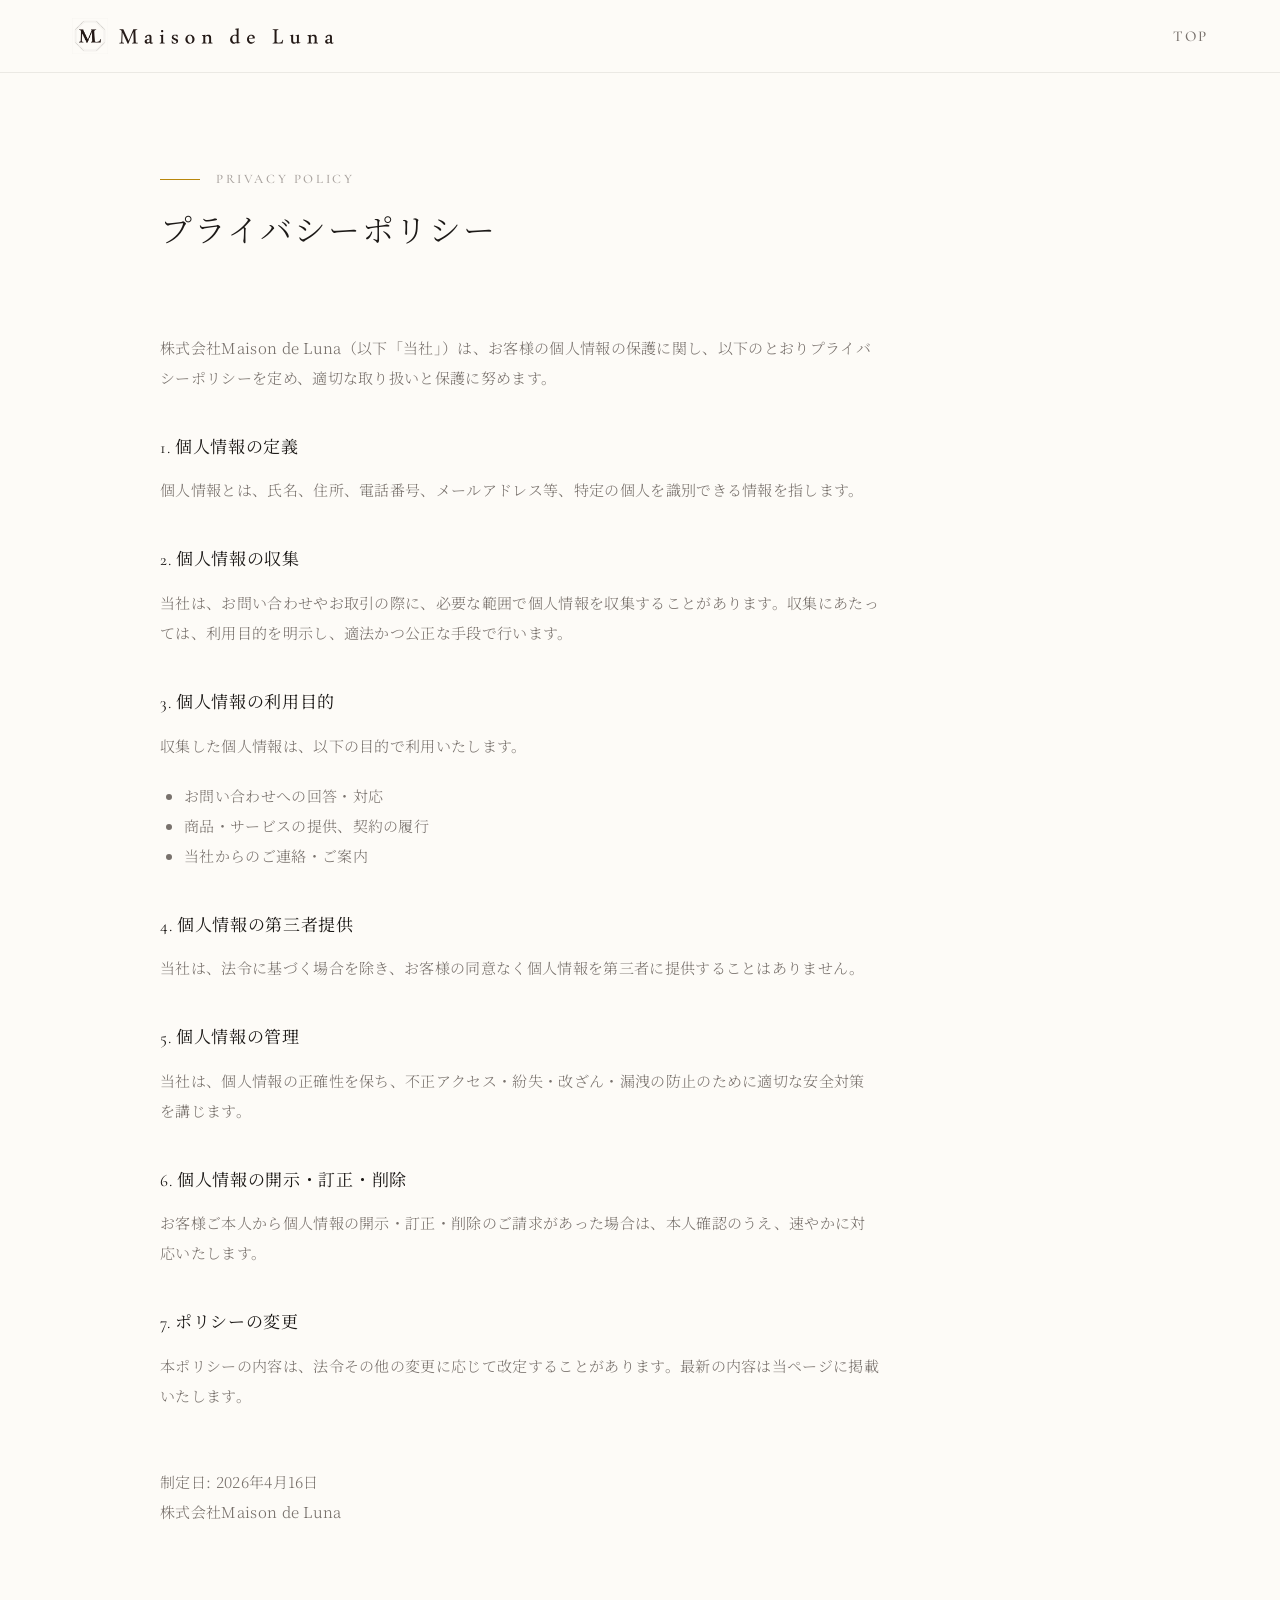
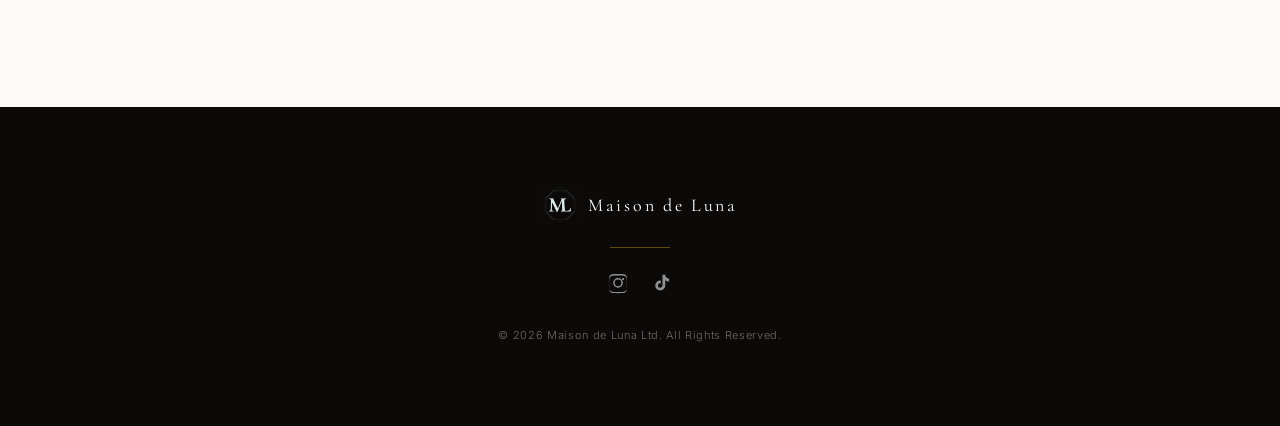
==== commit da2bc2e0: "fix: ヘッダー/KVワードマークからLtd.を除去（Maison de Luna）" ====
--- a/privacy.html
+++ b/privacy.html
@@ -31,7 +31,7 @@
     <div class="header__inner">
       <a href="/" class="header__logo">
         <img src="assets/logo.png" alt="" class="header__logo-image">
-        <img src="assets/logo_name.svg" alt="Maison de Luna Ltd." class="header__logo-name">
+        <img src="assets/logo_name.svg" alt="Maison de Luna" class="header__logo-name">
       </a>
       <nav class="header__nav" aria-label="Primary">
         <a href="/">Top</a>
